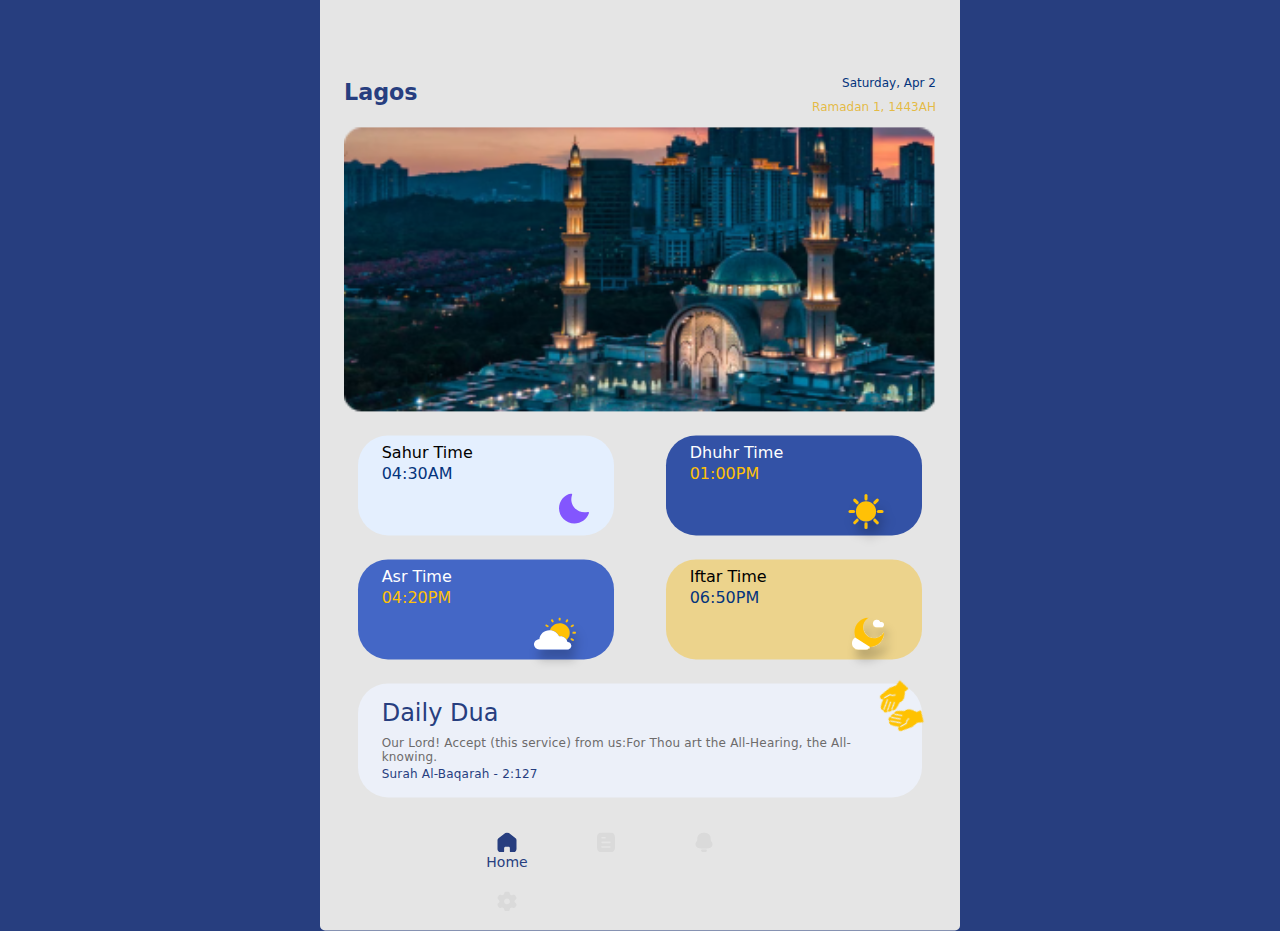
==== frontend-pages/index.html @ 35ce77d2 "ramadan-tasky-frontend-pages first commit" ====
<!DOCTYPE html>
<html lang="en">
<head>
    <meta charset="UTF-8">
    <meta http-equiv="X-UA-Compatible" content="IE=edge">
    <meta name="viewport" content="width=device-width, initial-scale=1.0">
    <title>Ramadan Tasky</title>

    <link rel="stylesheet" href="css/bootstrap-5.0.2-dist/css/bootstrap.min.css">
    <link rel="stylesheet" href="css/custom.css">
</head>
<body>
    <div class="container-fluid home">
        <div class="row ">
            <div class="col-11 col-md-8 col-xl-6 px-md-4 rec-pages">
                <div class="row">
                    <div class="col-12 account-heading">
                        <div class="row">
                            <div class="col-6">
                                <h1 class="deep-blue">Lagos</h1>
                            </div>
                            <div class="col-6 text-end ramadan-date">
                                <p class="gregorian-date">Saturday, Apr 2</p>
                                <p class="hijrah-date">Ramadan 1, 1443AH</p>
                            </div>
                        </div>
                    </div>
                </div>  
                <div class="row banner-img-div">
                    <div class="col-12">
                        <img src="assets/pngs/masjid.png" alt="masjid-image">
                    </div>  
                </div>
               <div class="row mt-4">
                    <div class="col-10 col-md-5 solat-times mb-4 mx-auto px-4 pt-3 sahur-iftar">
                        <p>Sahur Time</p>
                        <p>04:30AM</p>
                        <p class="img-right text-end">
                            <img src="assets/svgs/crescent.svg" alt="cresent-logo">
                        </p>
                    </div>
                    <div class="col-10 col-md-5 solat-times mb-4 mx-auto px-4 pt-3 dhur-asr">
                        <p>Dhuhr Time</p>
                        <p>01:00PM</p>
                        <p class="img-right text-end">
                            <img src="assets/svgs/dhur.svg" alt="sunshine-logo">
                        </p>
                    </div>
                    <div class="col-10 col-md-5 solat-times mb-4 mx-auto px-4 pt-3 dhur-asr">
                        <p>Asr Time</p>
                        <p>04:20PM</p>
                        <p class="img-right text-end">
                            <img src="assets/svgs/asr.svg" alt="dusk-logo">
                        </p>
                    </div>
                    <div class="col-10 col-md-5 solat-times mb-4 mx-auto px-4 pt-3 sahur-iftar">
                        <p>Iftar Time</p>
                        <p>06:50PM</p>
                        <p class="img-right text-end">
                            <img src="assets/svgs/iftar.svg" alt="sunset-logo">
                        </p>
                    </div>
               </div>
               <div class="row">
                    <div class="col-10 col-md-11 mb-4 mx-auto px-4 py-3 daily-dua">
                        <div class="row">
                            <div class="col-8">
                                <h4 class="deep-blue">Daily Dua</h4>
                            </div>
                            <div class="col-4 text-end hands-dua">
                                <img src="assets/svgs/dua1.svg" alt="hands-logo">
                            </div>
                        </div>
                        
                        <p class="dua">
                            Our Lord! Accept (this service) from us:For Thou art the All-Hearing,
                            the All-knowing.
                        </p>
                        <p class="quran-verse">Surah Al-Baqarah - 2:127</p>
                    </div>
               </div>
               <div class="row">
                    <div class="col-11 col-lg-9 mx-auto px-md-4 px-lg-5">
                        <ul class="nav">
                            <li class="nav-item mx-1 mx-md-4 active">
                                <a class="nav-link" aria-current="page" href="#">
                                    <img src="assets/svgs/home.svg" alt="home-logo">
                                </a>
                                <p class="nav-item-text deep-blue text-center">Home</p>
                            </li>
                            <li class="nav-item mx-1 mx-md-4">
                                <a class="nav-link" aria-current="page" href="#">
                                    <img src="assets/svgs/document.svg" alt="document-logo">
                                </a>
                                <p class="nav-item-text deep-blue text-center">Tasks</p>
                            </li>
                            <li class="nav-item mx-1 mx-md-4">
                                <a class="nav-link" aria-current="page" href="#">
                                    <img src="assets/svgs/notification.svg" alt="notification-logo">
                                </a>
                                <p class="nav-item-text deep-blue text-center">Notifications</p>
                            </li>
                            <li class="nav-item mx-1 mx-md-4">
                                <a class="nav-link" aria-current="page" href="#">
                                    <img src="assets/svgs/settings.svg" alt="settings-logo">
                                </a>
                                <p class="nav-item-text deep-blue text-center">Settings</p>
                            </li>
                          </ul>
                    </div>
               </div>
            </div>        
        </div>
    </div>
</body>
</html>
---- frontend-pages/css/custom.css ----
*{
    margin: 0;
    padding: 0;
    box-sizing: border-box;
    color: #000;
    font-weight: 400;
}
body{
    background-color: #273E7F;
}
.deep-blue{
    color: #273E7F;
}
.container-fluid{
    /* position: relative; */
    width: 100%;
    height: 100%;
}
.rec-pages{
    background: #E5E5E5;
    margin: 100px auto;
    padding: 10px 15px;
    height: auto;
    border-radius: 5px;
}
.account-heading{
    margin-top: 100px;
    line-height: 0.5rem;
}
.account-heading h1{
    font-size: 1.39rem;
    font-weight: 600; 
}
.account-heading p{
    font-size: 12px;
    font-weight: 400;
}

/* *****index/home styles *****
----------------------------------
*****index/home styles ***** */

.gregorian-date{
    color: #04347C;
}
.hijrah-date{
    color: rgba(228, 171, 6, 0.74);
}
.banner-img-div img{
    width: 100%;
}
.solat-times{
    border-radius: 30px;
    height: 100px;
    line-height: 0.3rem;
}
.solat-times:first-child{
    background: #E4EFFE;
}
.solat-times:nth-child(2){
    background: #3352A6;
}
.solat-times:nth-child(3){
    background: #4467C6;
}
.solat-times:nth-child(4){
    background: rgba(247, 186, 7, 0.4);
}
.sahur-iftar p:nth-child(2){
    color: #04347C;
}
.dhur-asr p:first-child{
    color: #fff
}
.dhur-asr p:nth-child(2){
    color: #FFC106;
}
.daily-dua, .my-tasks{
    background: #ECF0F9;
    border-radius: 30px;
    position: relative;
}
p.dua, p.quran-verse{
    font-size: 12px;
    line-height: 14px;
    letter-spacing: 0.0162em;
    color: #6D6B6B;
}
p.quran-verse{
    color: #273E7F;
    margin: -13px auto 0;
}
.daily-dua .row .hands-dua{
    position: absolute;
    right: -12px;
    top: -8px;
}
li.nav-item:not(.active) p{
    display: none;
}
.nav-item-text{
    font-size: 14px;
    line-height: 0.2rem;
}



/* *****signup-login styles *****
----------------------------------
*****signup-login styles ***** */

.account-heading p.welcome{
    color: #6D6B6B;
}
form button:first-child{
    width: 100%;
    position: relative;
}
button img{
    width: 5%;
    height: auto;
}
.with-email{
    font-size: 12px;
    text-align: center;
}
.rec-pages button.btn-primary span{
    color: #000;
    font-size: 12px;
    margin: auto 4px;
}
.rec-pages button.btn-primary, .rec-pages input.form-control{
    background: rgba(236, 240, 249, 0.31);
    border: 1px solid #273E7F;
    border-radius: 10px;
    padding-top: 8px;
    padding-bottom: 8px;
}
.btn.signup-login{
    background: #273E7F;
    border-radius: 10px;
    color: #fff;
    border-width: 0;
    width: 100%;
    font-size: 18px;
    font-weight: 700;
    padding-top: 8px;
    padding-bottom: 8px;
}
input#terms{
    /* background: #ECF0F9; */
    border-radius: 3px;
    font-size: 13px;
    margin-top: 0.4rem;
}
.form-check p a, .have-an-account a {
    text-decoration: none;
}
.have-an-account{
    margin: 100px 0 20px;
    text-align: center;
}


/* *****tasks-page styles *****
----------------------------------
*****tasks-page styles ***** */

.my-tasks p:first-child{
    font-size: 24px;
}



/* *****nawafil + quran + others pages styles *****
----------------------------------
*****nawafil + quran + others pages styles ***** */

.nawafil .rec-pages, .al-quran .rec-pages, 
.others .rec-pages, .prayer .rec-pages{
    padding: 0 12px 10px;
    border-radius: 30px 30px 5px 5px;
}
.nawafil .banner-img-div{
    background: url('../assets/pngs/nawafil.png');
    background-color: #cccccc;
    height: 250px;
    background-position: center;
    background-repeat: no-repeat;
    background-size: cover;
    position: relative;
    border-radius: 30px;
}
.quran-quote, .card-images img{
    text-align: center;
    position: absolute;
    top: 50%;
    left: 50%;
    transform: translate(-50%, -50%);
    color: white;
}
.quran-quote p {
    font-size: 16px;
    line-height: 19px;
    letter-spacing: 0.0162em;
    color: #fff;
}
.schedule{
    font-size: 14px;
    font-weight: 600;
}
.form-check input[type=checkbox]{
    border: 3px solid #273E7F;
    border-radius: 50%;
    box-sizing: border-box;
    position: relative;
}
.form-check-input:checked {
    background-color: #273E7F;
}
.check-card-section div:not(:last-child) .form-check input[type=checkbox]::after{
    content: url('../assets/svgs/dotted-line.svg');
    position: absolute;
    top: 23px;
    left: 3px;
}
.form-check .card{
    background: #FFFFFF;
    box-shadow: 10px 10px 20px rgba(0, 0, 0, 0.1);
    border-radius: 10px;
    height: 45px;
    text-align: center;
}
.card-images{
    background: #ECF0F9;
    border-radius: 3px;
    position: relative;
    top: 10px;
    left: 30px;
    width: 25px;
    height: 25px;
}
.card-images img{
    width: 85%;
    height: auto;
}
.nawafil-task-type, .quran-task-type, .other-task-type{
    position: relative;
    bottom: 7px;
    left: 10px;
}
button.btn-success{
    background: #273E7F;
    border-color:  #273E7F;;
    border-radius: 10px;
    width: 100px;
}


/* *****quran only page styles *****
----------------------------------
*****quran only page styles ***** */

.al-quran .banner-img-div{
    background: url('../assets/pngs/tilawah.png');
    background-color: #cccccc;
    height: 250px;
    background-position: center;
    background-repeat: no-repeat;
    background-size: cover;
    position: relative;
    border-radius: 30px;
}



/* *****others only page styles *****
----------------------------------
*****others only page styles ***** */

.others .banner-img-div{
    background: url('../assets/pngs/sadaqah.png');
    background-color: #cccccc;
    height: 250px;
    background-position: center;
    background-repeat: no-repeat;
    background-size: cover;
    position: relative;
    border-radius: 30px;
}


/* *****prayer only page styles *****
----------------------------------
*****prayer only page styles ***** */

.prayer .rec-pages{
    padding: 0 0 50px;
}
.evo-calendar, .prayer .check-card-section{
    border-radius: 30px 30px 0 0;
}
.calendar-inner{
    padding: 40px 0 30px 0 !important;
    background-color: rgba(39, 62, 127, 0.15);
}
tr.calendar-body .calendar-day .day, th[colspan="7"]{
    color: #273e7f;
    font-weight: 600;
}
tr.calendar-header .calendar-header-day{
    color: rgba(39, 62, 127, 0.64);
    font-weight: 600;
}
tr.calendar-body .calendar-day .day.calendar-active, 
tr.calendar-body .calendar-day .day.calendar-active:hover {
    color: #273e7f;
    background: rgba(39, 62, 127, 0.22);
}
.calendar-sidebar, .calendar-events, #eventListToggler{
    display: none;
}
th[colspan="7"]::after{
    background-color: rgba(39, 62, 127, 0.15)
}
.prayer .card-body{
    position: relative;
    text-align: justify;
    /* left: 20px; */
}
.solat-task-type{
    position: absolute;
    top: 3px;
}
.prayer .card-body p.card-subtitle{
    position: absolute;
    top: 30px;
    color: #C4C4C4;
    font-size: 12px;
    font-weight: 500;
}
.prayer .form-check .card{
    height: 55px;
}
.prayer .check-card-section div:not(:last-child) .form-check input[type=checkbox]::after{
    content: url('../assets/svgs/dotted-line.svg');
    position: absolute;
    top: 30px;
    left: 3px;
}



@media only screen and (min-width: 768px){
    .rec-pages{
        margin: 0;
        position: absolute;
        top: 50%;
        left: 50%;
        transform: translate(-50%, -50%);
    }
    .with-email{
        font-size: 18px;
    }
    .rec-pages button.btn-primary, .rec-pages input.form-control, .btn.signup-login{
        padding-top: 18px;
        padding-bottom: 18px;
    }
    .rec-pages button.btn-primary span{
        font-size: 18px;
        margin: auto 8px;
    }
    .btn.signup-login{
        font-size: 22px;
    }
    .nawafil .banner-img-div, .al-quran .banner-img-div,
    .others .banner-img-div{
        height: 300px;
    }
    .daily-dua .row .hands-dua{
        position: absolute;
        right: -23px;
        top: -10px;
    }
    .card-images{
        position: relative;
        left: 70px;
    }
    .prayer .calendar-inner{
        max-width: 100%;
        margin-left: 0px;
    }
}

@media only screen and (min-width: 992px){
    .with-email{
        font-size: 18px;
    }
    .rec-pages button.btn-primary, .rec-pages input.form-control, .btn.signup-login{
        padding-top: 25px;
        padding-bottom: 25px;
    }
    .rec-pages button.btn-primary span{
        font-size: 21px;
    }
    .btn.signup-login{
        font-size: 22px;
    }
}

@media only screen and (min-width: 1024px){
    .rec-pages button.btn-primary span{
        font-size: 23px;
        margin: auto 12px;
    }
    .nawafil .banner-img-div, .al-quran .banner-img-div,
    .others .banner-img-div{
        height: 350px;
    }
    .card-images:not(.prayer .card-images){
        position: relative;
        left: 130px;
    }

    .evo-calendar, .prayer .check-card-section{
        border-radius: 10px;
    }
    .prayer .rec-pages{
        padding: 0 15px 0 0;
    }
}
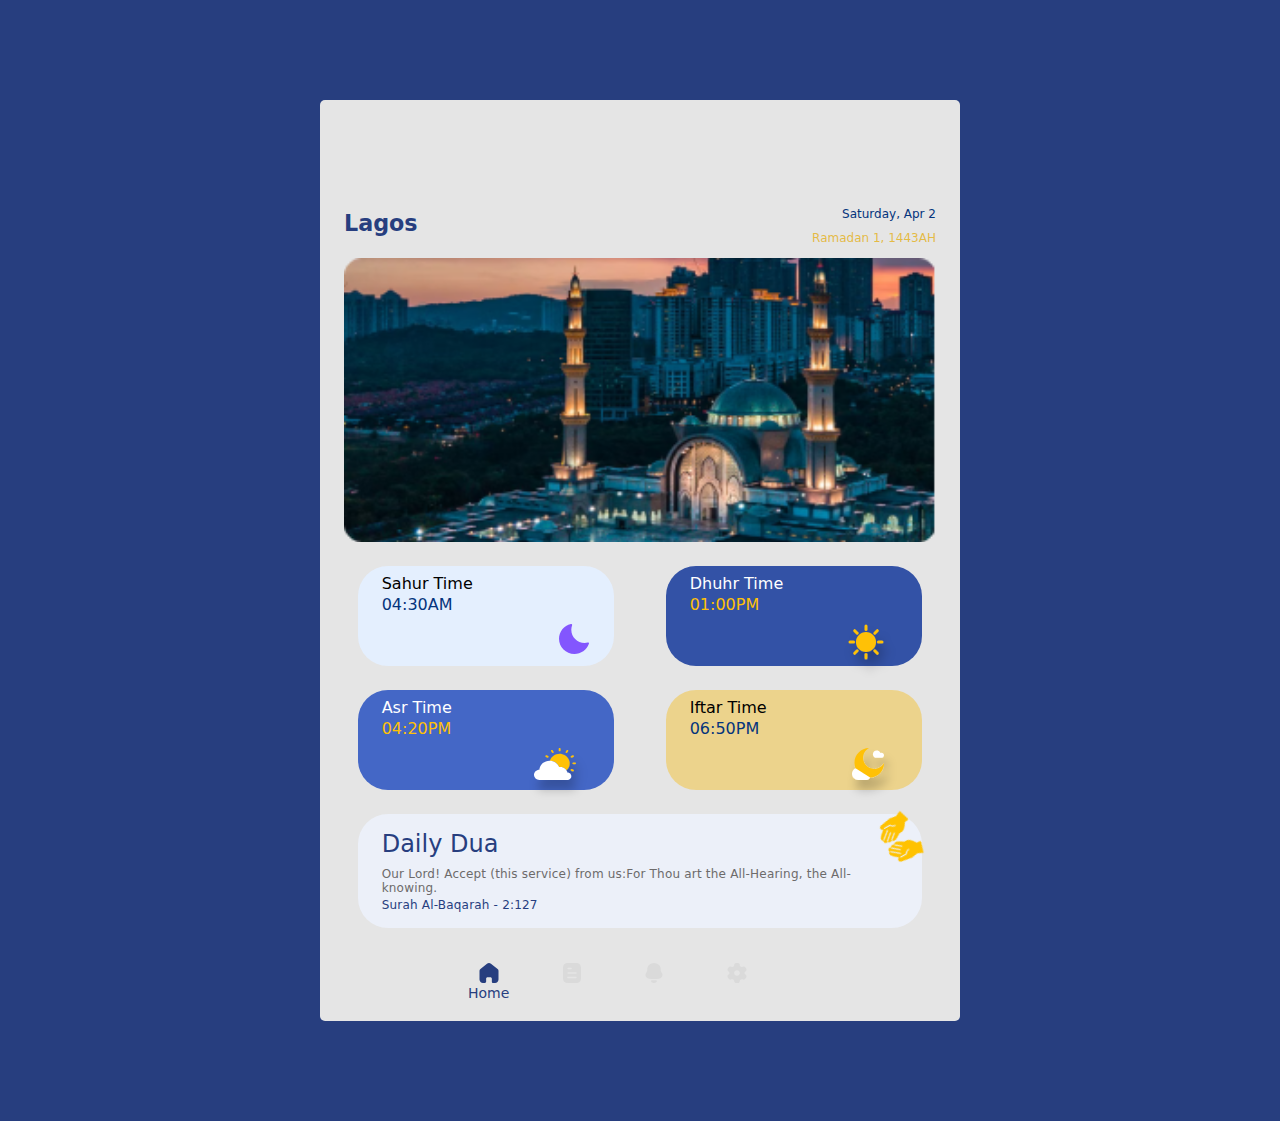
==== commit 59410aed: "ramadan-tasky-frontend-pages first commit" ====
--- a/frontend-pages/index.html
+++ b/frontend-pages/index.html
@@ -11,7 +11,7 @@
 </head>
 <body>
     <div class="container-fluid home">
-        <div class="row ">
+        <div class="row">
             <div class="col-11 col-md-8 col-xl-6 px-md-4 rec-pages">
                 <div class="row">
                     <div class="col-12 account-heading">
@@ -80,27 +80,27 @@
                     </div>
                </div>
                <div class="row">
-                    <div class="col-11 col-lg-9 mx-auto px-md-4 px-lg-5">
+                    <div class="col-11 col-lg-8 mx-auto">
                         <ul class="nav">
-                            <li class="nav-item mx-1 mx-md-4 active">
+                            <li class="nav-item mx-1 mx-md-4 mx-xl-3 active">
                                 <a class="nav-link" aria-current="page" href="#">
                                     <img src="assets/svgs/home.svg" alt="home-logo">
                                 </a>
                                 <p class="nav-item-text deep-blue text-center">Home</p>
                             </li>
-                            <li class="nav-item mx-1 mx-md-4">
+                            <li class="nav-item mx-1 mx-md-4 mx-xl-3">
                                 <a class="nav-link" aria-current="page" href="#">
                                     <img src="assets/svgs/document.svg" alt="document-logo">
                                 </a>
                                 <p class="nav-item-text deep-blue text-center">Tasks</p>
                             </li>
-                            <li class="nav-item mx-1 mx-md-4">
+                            <li class="nav-item mx-1 mx-md-4 mx-xl-3">
                                 <a class="nav-link" aria-current="page" href="#">
                                     <img src="assets/svgs/notification.svg" alt="notification-logo">
                                 </a>
                                 <p class="nav-item-text deep-blue text-center">Notifications</p>
                             </li>
-                            <li class="nav-item mx-1 mx-md-4">
+                            <li class="nav-item mx-1 mx-md-4 mx-xl-3">
                                 <a class="nav-link" aria-current="page" href="#">
                                     <img src="assets/svgs/settings.svg" alt="settings-logo">
                                 </a>
--- a/frontend-pages/css/custom.css
+++ b/frontend-pages/css/custom.css
@@ -354,11 +354,11 @@
 
 @media only screen and (min-width: 768px){
     .rec-pages{
-        margin: 0;
+        /* margin: 0;
         position: absolute;
         top: 50%;
         left: 50%;
-        transform: translate(-50%, -50%);
+        transform: translate(-50%, -50%); */
     }
     .with-email{
         font-size: 18px;
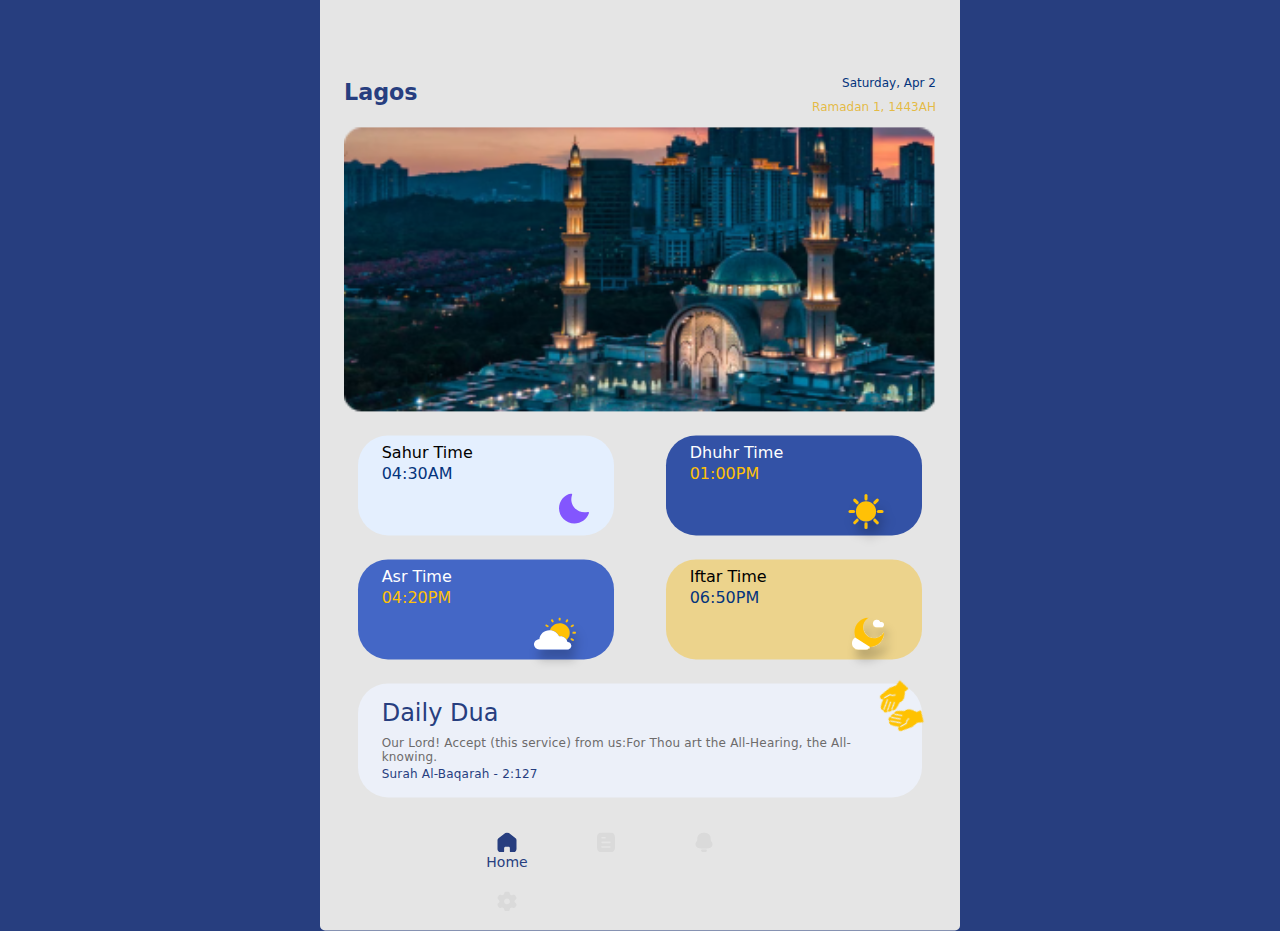
==== commit 6323e6ba: "Merge pull request #1 from AbdullahiAbdulkabir/rec-frontend-pages" ====
--- a/frontend-pages/index.html
+++ b/frontend-pages/index.html
@@ -11,7 +11,7 @@
 </head>
 <body>
     <div class="container-fluid home">
-        <div class="row">
+        <div class="row ">
             <div class="col-11 col-md-8 col-xl-6 px-md-4 rec-pages">
                 <div class="row">
                     <div class="col-12 account-heading">
@@ -80,27 +80,27 @@
                     </div>
                </div>
                <div class="row">
-                    <div class="col-11 col-lg-8 mx-auto">
+                    <div class="col-11 col-lg-9 mx-auto px-md-4 px-lg-5">
                         <ul class="nav">
-                            <li class="nav-item mx-1 mx-md-4 mx-xl-3 active">
+                            <li class="nav-item mx-1 mx-md-4 active">
                                 <a class="nav-link" aria-current="page" href="#">
                                     <img src="assets/svgs/home.svg" alt="home-logo">
                                 </a>
                                 <p class="nav-item-text deep-blue text-center">Home</p>
                             </li>
-                            <li class="nav-item mx-1 mx-md-4 mx-xl-3">
+                            <li class="nav-item mx-1 mx-md-4">
                                 <a class="nav-link" aria-current="page" href="#">
                                     <img src="assets/svgs/document.svg" alt="document-logo">
                                 </a>
                                 <p class="nav-item-text deep-blue text-center">Tasks</p>
                             </li>
-                            <li class="nav-item mx-1 mx-md-4 mx-xl-3">
+                            <li class="nav-item mx-1 mx-md-4">
                                 <a class="nav-link" aria-current="page" href="#">
                                     <img src="assets/svgs/notification.svg" alt="notification-logo">
                                 </a>
                                 <p class="nav-item-text deep-blue text-center">Notifications</p>
                             </li>
-                            <li class="nav-item mx-1 mx-md-4 mx-xl-3">
+                            <li class="nav-item mx-1 mx-md-4">
                                 <a class="nav-link" aria-current="page" href="#">
                                     <img src="assets/svgs/settings.svg" alt="settings-logo">
                                 </a>
--- a/frontend-pages/css/custom.css
+++ b/frontend-pages/css/custom.css
@@ -354,11 +354,11 @@
 
 @media only screen and (min-width: 768px){
     .rec-pages{
-        /* margin: 0;
+        margin: 0;
         position: absolute;
         top: 50%;
         left: 50%;
-        transform: translate(-50%, -50%); */
+        transform: translate(-50%, -50%);
     }
     .with-email{
         font-size: 18px;
